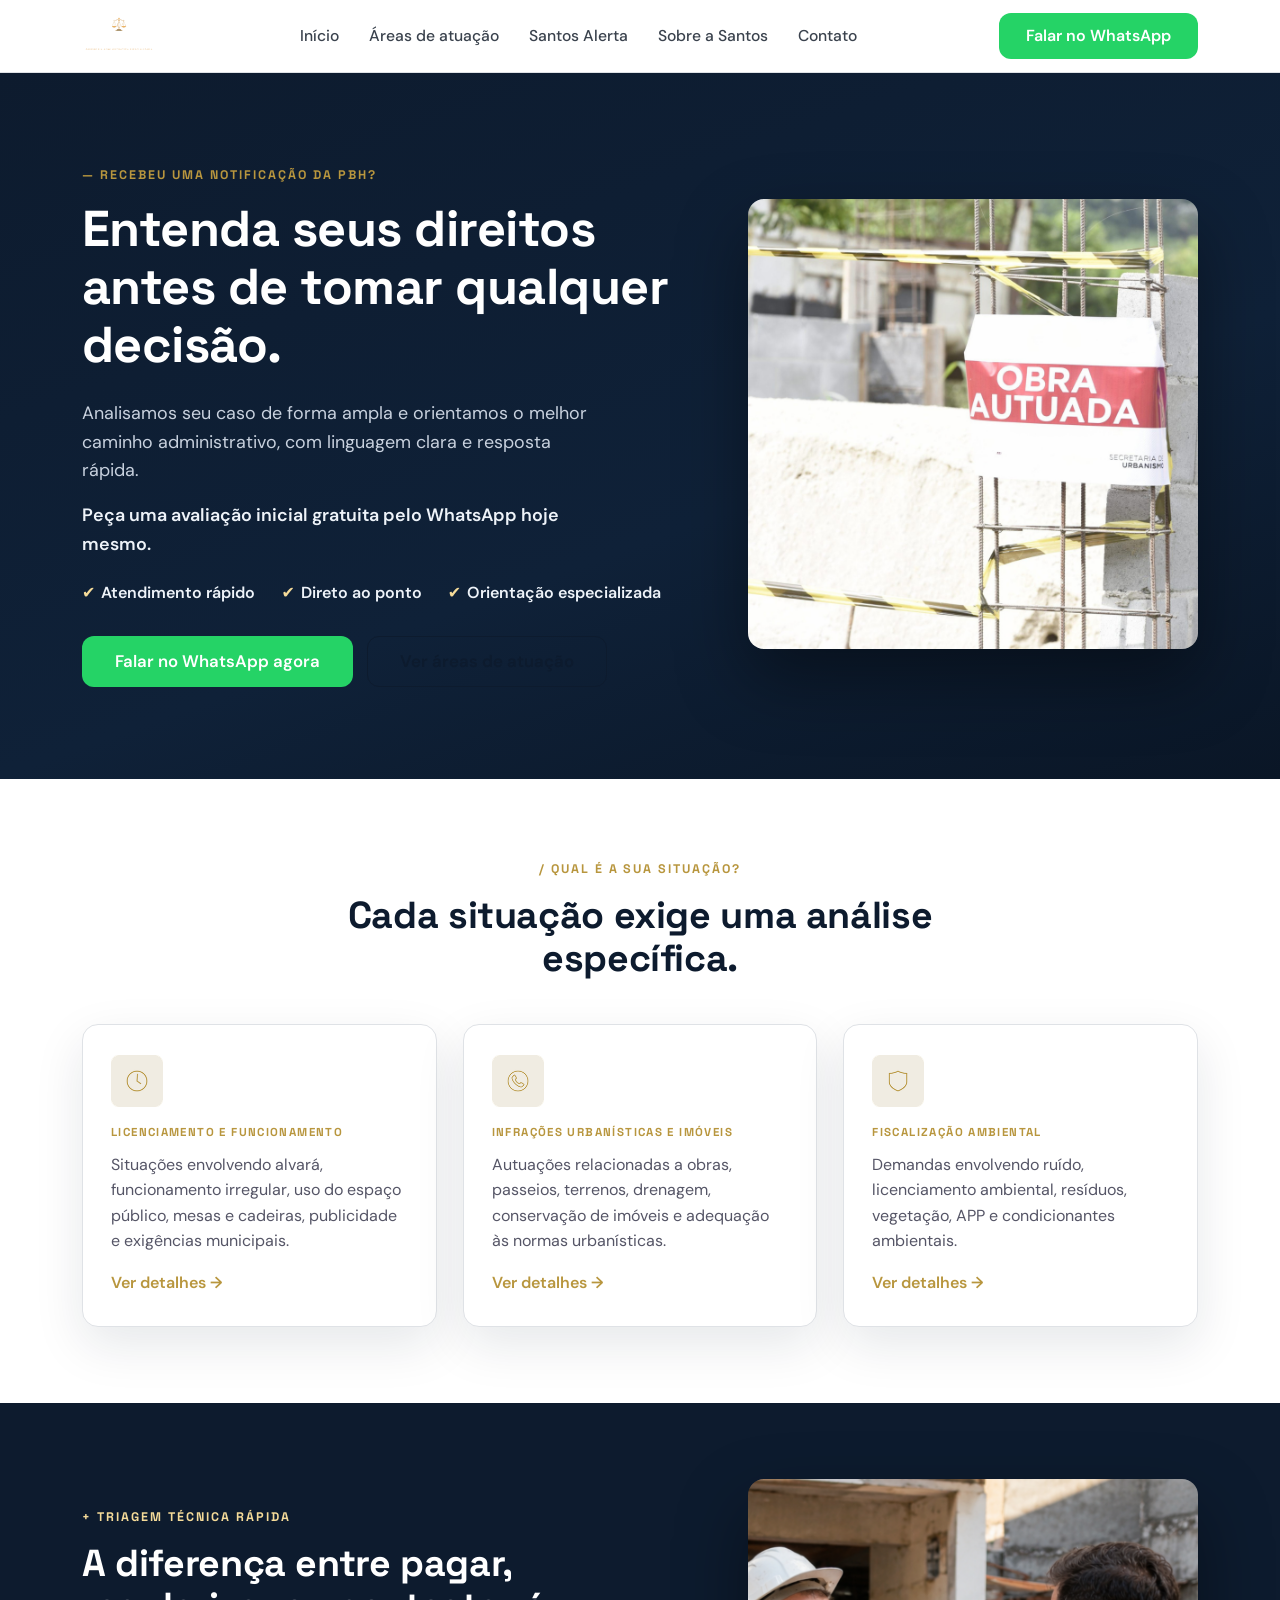
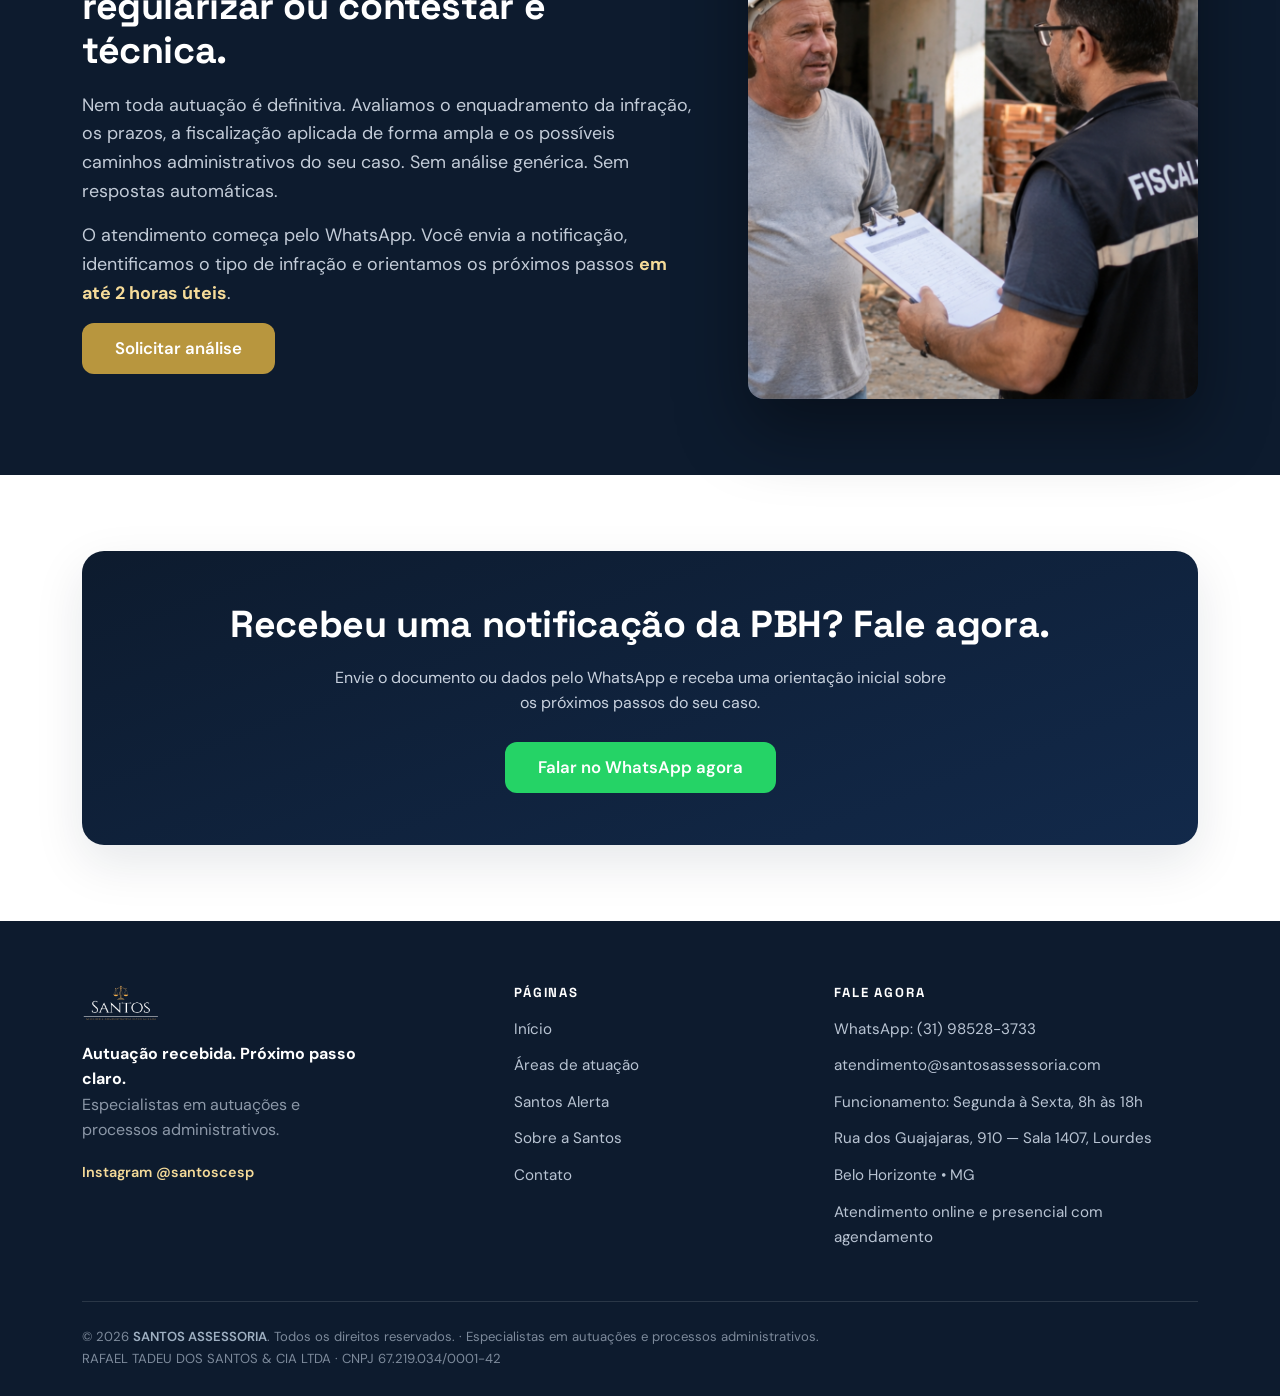
==== index.html @ 22525f07 "Site institucional Santos Assessoria — versão estática inicial Reconstrução do site (antes no Websit" ====
<!doctype html>
<html lang="pt-BR">
<head>
<meta charset="utf-8">
<meta name="viewport" content="width=device-width, initial-scale=1">
<title>Santos Assessoria — Defesa em notificações e autuações da PBH</title>
<meta name="description" content="Recebeu uma notificação da Prefeitura de Belo Horizonte? A Santos Assessoria analisa seu caso, identifica os caminhos administrativos e orienta o próximo passo. Avaliação inicial pelo WhatsApp.">
<link rel="preconnect" href="https://fonts.googleapis.com">
<link rel="preconnect" href="https://fonts.gstatic.com" crossorigin>
<link href="https://fonts.googleapis.com/css2?family=DM+Sans:wght@400;500;600;700&family=Space+Grotesk:wght@500;600;700&display=swap" rel="stylesheet">
<link rel="icon" href="assets/img/logo.png">
<link rel="stylesheet" href="assets/css/style.css">
</head>
<body>

<!-- ==================== HEADER ==================== -->
<header class="site-header">
  <div class="container">
    <nav class="nav">
      <a class="nav__logo" href="index.html"><img src="assets/img/logo.png" alt="Santos Assessoria"></a>
      <ul class="nav__links">
        <li><a href="index.html">Início</a></li>
        <li><a href="areas-de-atuacao.html">Áreas de atuação</a></li>
        <li><a href="santos-alerta.html">Santos Alerta</a></li>
        <li><a href="sobre-a-santos.html">Sobre a Santos</a></li>
        <li><a href="contato.html">Contato</a></li>
      </ul>
      <div class="nav__cta">
        <a class="btn btn--wa" href="https://wa.me/5531985283733?text=Gostaria%20de%20saber%20como%20agir%20em%20rela%C3%A7%C3%A3o%20a%20uma%20notifica%C3%A7%C3%A3o." target="_blank" rel="noopener">Falar no WhatsApp</a>
        <button class="nav__toggle" aria-label="Menu">
          <svg viewBox="0 0 24 24" fill="none" stroke="currentColor" stroke-width="2"><path d="M3 6h18M3 12h18M3 18h18"/></svg>
        </button>
      </div>
    </nav>
  </div>
</header>

<!-- ==================== HERO ==================== -->
<section class="hero">
  <div class="container">
    <div class="hero__grid">
      <div>
        <span class="eyebrow">— Recebeu uma notificação da PBH?</span>
        <h1>Entenda seus direitos antes de tomar qualquer decisão.</h1>
        <p class="lead">Analisamos seu caso de forma ampla e orientamos o melhor caminho administrativo, com linguagem clara e resposta rápida.</p>
        <p class="lead" style="color:#eef3f9;font-weight:600">Peça uma avaliação inicial gratuita pelo WhatsApp hoje mesmo.</p>
        <ul class="hero__check">
          <li><b>✔</b>Atendimento rápido</li>
          <li><b>✔</b>Direto ao ponto</li>
          <li><b>✔</b>Orientação especializada</li>
        </ul>
        <div class="hero__actions">
          <a class="btn btn--wa btn--lg" href="https://wa.me/5531985283733?text=Gostaria%20de%20saber%20como%20agir%20em%20rela%C3%A7%C3%A3o%20a%20uma%20notifica%C3%A7%C3%A3o." target="_blank" rel="noopener">Falar no WhatsApp agora</a>
          <a class="btn btn--ghost btn--lg" href="areas-de-atuacao.html">Ver áreas de atuação</a>
        </div>
      </div>
      <div class="hero__media">
        <img src="assets/img/home-hero.png" alt="Santos Assessoria — orientação em autuações">
      </div>
    </div>
  </div>
</section>

<!-- ==================== SITUAÇÕES ==================== -->
<section class="section">
  <div class="container">
    <div class="center mw720 mx-auto" style="margin-bottom:44px">
      <span class="eyebrow">/ Qual é a sua situação?</span>
      <h2>Cada situação exige uma análise específica.</h2>
    </div>
    <div class="grid grid-3">
      <article class="card">
        <img class="card__icon" src="assets/img/icon-site-1.png" alt="">
        <div class="card__tag">Licenciamento e funcionamento</div>
        <p>Situações envolvendo alvará, funcionamento irregular, uso do espaço público, mesas e cadeiras, publicidade e exigências municipais.</p>
        <p style="margin-top:16px"><a href="areas-de-atuacao.html" style="color:var(--gold);font-weight:600">Ver detalhes →</a></p>
      </article>
      <article class="card">
        <img class="card__icon" src="assets/img/icon-site-2.png" alt="">
        <div class="card__tag">Infrações urbanísticas e imóveis</div>
        <p>Autuações relacionadas a obras, passeios, terrenos, drenagem, conservação de imóveis e adequação às normas urbanísticas.</p>
        <p style="margin-top:16px"><a href="areas-de-atuacao.html" style="color:var(--gold);font-weight:600">Ver detalhes →</a></p>
      </article>
      <article class="card">
        <img class="card__icon" src="assets/img/icon-site-3.png" alt="">
        <div class="card__tag">Fiscalização ambiental</div>
        <p>Demandas envolvendo ruído, licenciamento ambiental, resíduos, vegetação, APP e condicionantes ambientais.</p>
        <p style="margin-top:16px"><a href="areas-de-atuacao.html" style="color:var(--gold);font-weight:600">Ver detalhes →</a></p>
      </article>
    </div>
  </div>
</section>

<!-- ==================== TRIAGEM TÉCNICA ==================== -->
<section class="section section--navy">
  <div class="container">
    <div class="hero__grid" style="align-items:center">
      <div>
        <span class="eyebrow">+ Triagem técnica rápida</span>
        <h2>A diferença entre pagar, regularizar ou contestar é técnica.</h2>
        <p class="lead">Nem toda autuação é definitiva. Avaliamos o enquadramento da infração, os prazos, a fiscalização aplicada de forma ampla e os possíveis caminhos administrativos do seu caso. Sem análise genérica. Sem respostas automáticas.</p>
        <p class="lead">O atendimento começa pelo WhatsApp. Você envia a notificação, identificamos o tipo de infração e orientamos os próximos passos <b style="color:var(--gold-soft)">em até 2 horas úteis</b>.</p>
        <div class="hero__actions">
          <a class="btn btn--gold btn--lg" href="contato.html">Solicitar análise</a>
        </div>
      </div>
      <div class="hero__media">
        <img src="assets/img/home-corporate.png" alt="Inteligência e clareza">
      </div>
    </div>
  </div>
</section>

<!-- ==================== CTA BAND ==================== -->
<section class="section">
  <div class="container">
    <div class="cta-band">
      <h2>Recebeu uma notificação da PBH? Fale agora.</h2>
      <p>Envie o documento ou dados pelo WhatsApp e receba uma orientação inicial sobre os próximos passos do seu caso.</p>
      <a class="btn btn--wa btn--lg" href="https://wa.me/5531985283733?text=Gostaria%20de%20saber%20como%20agir%20em%20rela%C3%A7%C3%A3o%20a%20uma%20notifica%C3%A7%C3%A3o." target="_blank" rel="noopener">Falar no WhatsApp agora</a>
    </div>
  </div>
</section>

<!-- ==================== FOOTER ==================== -->
<footer class="site-footer">
  <div class="container">
    <div class="footer__grid">
      <div class="footer__brand">
        <img src="assets/img/logo.png" alt="Santos Assessoria">
        <p><b style="color:#fff">Autuação recebida. Próximo passo claro.</b><br>Especialistas em autuações e processos administrativos.</p>
        <a href="https://www.instagram.com/santoscesp/" target="_blank" rel="noopener" style="color:var(--gold-soft);font-weight:600;font-size:.9rem">Instagram @santoscesp</a>
      </div>
      <div class="footer__col">
        <h4>Páginas</h4>
        <ul>
          <li><a href="index.html">Início</a></li>
          <li><a href="areas-de-atuacao.html">Áreas de atuação</a></li>
          <li><a href="santos-alerta.html">Santos Alerta</a></li>
          <li><a href="sobre-a-santos.html">Sobre a Santos</a></li>
          <li><a href="contato.html">Contato</a></li>
        </ul>
      </div>
      <div class="footer__col">
        <h4>Fale agora</h4>
        <ul>
          <li><a href="https://wa.me/5531985283733" target="_blank" rel="noopener">WhatsApp: (31) 98528-3733</a></li>
          <li><a href="mailto:atendimento@santosassessoria.com">atendimento@santosassessoria.com</a></li>
          <li><span>Funcionamento: Segunda à Sexta, 8h às 18h</span></li>
          <li><span>Rua dos Guajajaras, 910 — Sala 1407, Lourdes</span></li>
          <li><span>Belo Horizonte • MG</span></li>
          <li><span>Atendimento online e presencial com agendamento</span></li>
        </ul>
      </div>
    </div>
    <div class="footer__bottom">
      © 2026 <b>SANTOS ASSESSORIA</b>. Todos os direitos reservados. · Especialistas em autuações e processos administrativos.<br>
      RAFAEL TADEU DOS SANTOS &amp; CIA LTDA · CNPJ 67.219.034/0001-42
    </div>
  </div>
</footer>

<script src="assets/js/site.js"></script>
</body>
</html>
---- assets/css/style.css ----
/* ==========================================================================
   SANTOS ASSESSORIA — site institucional
   Reconstrução fiel do site (marca: navy + dourado, DM Sans + Space Grotesk)
   ========================================================================== */
:root{
  --navy:#0d1b2e;      --navy-2:#0f2138;   --ink:#1d1e20;
  --gold:#b8963e;      --gold-2:#a9852f;   --gold-soft:#f5db99;
  --bg:#ffffff;        --bg-soft:#f2f4f7;  --muted:#8a929c;
  --line:#dfe2e6;      --wa:#25d366;
  --maxw:1160px;
  --shadow:0 18px 50px rgba(13,27,46,.10);
  --radius:16px;
  font-synthesis:none;
}
*{box-sizing:border-box}
html{scroll-behavior:smooth}
body{
  margin:0;font-family:"DM Sans",system-ui,-apple-system,Segoe UI,Roboto,Arial,sans-serif;
  color:var(--ink);background:var(--bg);line-height:1.6;font-size:16px;
  -webkit-font-smoothing:antialiased;
}
h1,h2,h3,h4{font-family:"Space Grotesk","DM Sans",sans-serif;line-height:1.15;margin:0 0 .5em;color:var(--navy);font-weight:700;letter-spacing:-.01em}
h1{font-size:clamp(2rem,4.6vw,3.15rem)}
h2{font-size:clamp(1.6rem,3.4vw,2.35rem)}
h3{font-size:1.18rem}
p{margin:0 0 1rem}
a{color:inherit;text-decoration:none}
img{max-width:100%;display:block}
.container{max-width:var(--maxw);margin:0 auto;padding:0 22px}
.section{padding:76px 0}
.section--soft{background:var(--bg-soft)}
.section--navy{background:var(--navy);color:#eaf0f7}
.section--navy h1,.section--navy h2,.section--navy h3{color:#fff}
.center{text-align:center}
.mw720{max-width:720px}.mw640{max-width:640px}
.mx-auto{margin-left:auto;margin-right:auto}

/* ---- eyebrow / rótulos ---- */
.eyebrow{display:inline-block;font-family:"Space Grotesk",sans-serif;font-weight:700;
  font-size:.78rem;letter-spacing:.16em;text-transform:uppercase;color:var(--gold);margin-bottom:14px}
.section--navy .eyebrow{color:var(--gold-soft)}
.lead{font-size:1.12rem;color:#48505a}
.section--navy .lead{color:#c3ccd8}

/* ---- botões ---- */
.btn{display:inline-flex;align-items:center;gap:9px;font-weight:600;font-family:"DM Sans",sans-serif;
  padding:14px 26px;border-radius:12px;border:1.6px solid transparent;cursor:pointer;
  transition:.18s ease;font-size:1rem;line-height:1}
.btn--navy{background:var(--navy);color:#fff}
.btn--navy:hover{background:#16294a}
.btn--gold{background:var(--gold);color:#fff}
.btn--gold:hover{background:var(--gold-2)}
.btn--wa{background:var(--wa);color:#fff}
.btn--wa:hover{filter:brightness(.94)}
.btn--ghost{background:transparent;border-color:currentColor;color:var(--navy)}
.section--navy .btn--ghost{color:#fff}
.btn--ghost:hover{background:rgba(0,0,0,.05)}
.section--navy .btn--ghost:hover{background:rgba(255,255,255,.1)}
.btn--lg{padding:16px 32px;font-size:1.05rem}

/* ==========================================================================
   HEADER
   ========================================================================== */
.site-header{position:sticky;top:0;z-index:50;background:rgba(255,255,255,.92);
  backdrop-filter:blur(10px);border-bottom:1px solid var(--line)}
.nav{display:flex;align-items:center;justify-content:space-between;height:72px}
.nav__logo img{height:38px;width:auto}
.nav__links{display:flex;align-items:center;gap:30px;list-style:none;margin:0;padding:0}
.nav__links a{font-weight:500;color:#3a424d;font-size:.98rem;transition:color .15s}
.nav__links a:hover,.nav__links a.active{color:var(--navy)}
.nav__cta{display:flex;align-items:center;gap:14px}
.nav__toggle{display:none;background:none;border:0;cursor:pointer;padding:8px;color:var(--navy)}
.nav__toggle svg{width:26px;height:26px}

/* ==========================================================================
   HERO
   ========================================================================== */
.hero{background:linear-gradient(160deg,#0d1b2e 0%,#0f2138 60%,#0a1626 100%);color:#fff;
  padding:88px 0 92px;position:relative;overflow:hidden}
.hero__grid{display:grid;grid-template-columns:1.15fr .85fr;gap:56px;align-items:center}
.hero h1{color:#fff}
.hero .lead{color:#c8d1de;max-width:520px}
.hero__check{list-style:none;padding:0;margin:22px 0 30px;display:flex;flex-wrap:wrap;gap:10px 26px}
.hero__check li{font-weight:600;color:#eef3f9}
.hero__check li b{color:var(--gold-soft);font-weight:700;margin-right:6px}
.hero__actions{display:flex;flex-wrap:wrap;gap:14px}
.hero__media{position:relative}
.hero__media img{border-radius:var(--radius);box-shadow:0 30px 70px rgba(0,0,0,.4);width:100%;object-fit:cover;max-height:520px}

/* ==========================================================================
   CARDS / GRIDS
   ========================================================================== */
.grid{display:grid;gap:26px}
.grid-3{grid-template-columns:repeat(3,1fr)}
.grid-2{grid-template-columns:repeat(2,1fr)}
.card{background:#fff;border:1px solid var(--line);border-radius:var(--radius);padding:30px 28px;
  box-shadow:var(--shadow);transition:transform .18s,box-shadow .18s}
.card:hover{transform:translateY(-4px);box-shadow:0 26px 60px rgba(13,27,46,.14)}
.card__icon{width:52px;height:52px;object-fit:contain;margin-bottom:16px}
.card__tag{font-family:"Space Grotesk",sans-serif;font-size:.72rem;letter-spacing:.12em;
  text-transform:uppercase;color:var(--gold);font-weight:700;margin-bottom:10px}
.card p{color:#556;margin:0}
.card h3{margin-bottom:10px}

/* selo/numero de etapa */
.step__num{font-family:"Space Grotesk",sans-serif;font-weight:700;color:var(--gold);
  font-size:.8rem;letter-spacing:.14em;text-transform:uppercase;margin-bottom:10px}

/* stats */
.stats{display:grid;grid-template-columns:repeat(3,1fr);gap:24px;text-align:center}
.stat__n{font-family:"Space Grotesk",sans-serif;font-size:clamp(2rem,4vw,2.9rem);font-weight:700;color:var(--gold);line-height:1}
.stat__l{color:var(--muted);font-size:.98rem;margin-top:6px}
.section--navy .stat__l{color:#aeb9c7}

/* faixa CTA WhatsApp */
.cta-band{background:linear-gradient(160deg,#0d1b2e,#12294a);color:#fff;border-radius:22px;
  padding:52px 44px;text-align:center;box-shadow:var(--shadow)}
.cta-band h2{color:#fff}
.cta-band p{color:#c8d1de;max-width:620px;margin:0 auto 26px}

/* ==========================================================================
   PLANOS (Santos Alerta)
   ========================================================================== */
.plans{display:grid;grid-template-columns:repeat(2,1fr);gap:26px;max-width:860px;margin:0 auto}
.plan{background:#fff;border:1px solid var(--line);border-radius:20px;padding:34px 30px;position:relative;box-shadow:var(--shadow)}
.plan--pop{border:2px solid var(--gold);box-shadow:0 26px 60px rgba(184,150,62,.2)}
.plan__flag{position:absolute;top:-13px;left:50%;transform:translateX(-50%);background:var(--gold);
  color:#fff;font-size:.7rem;font-weight:700;letter-spacing:.1em;text-transform:uppercase;padding:5px 16px;border-radius:20px}
.plan__name{font-family:"Space Grotesk",sans-serif;font-weight:700;font-size:1.3rem;color:var(--navy)}
.plan__price{font-family:"Space Grotesk",sans-serif;font-size:2.6rem;font-weight:700;color:var(--navy);margin:10px 0 2px;line-height:1}
.plan__price small{font-size:1rem;font-weight:500;color:var(--muted)}
.plan__anual{color:var(--gold);font-weight:600;font-size:.95rem;margin-bottom:18px}
.plan__list{list-style:none;padding:0;margin:0 0 26px}
.plan__list li{padding:9px 0 9px 30px;position:relative;border-bottom:1px solid var(--line);color:#3f4750}
.plan__list li:before{content:"✓";position:absolute;left:0;top:9px;color:var(--gold);font-weight:800}
.plan .btn{width:100%;justify-content:center}
.plan__both{display:flex;gap:12px;margin-top:12px}
.plan__both .btn{font-size:.9rem;padding:12px}

/* ==========================================================================
   FAQ
   ========================================================================== */
.faq{max-width:820px;margin:0 auto}
.faq__item{border:1px solid var(--line);border-radius:12px;margin-bottom:12px;background:#fff;overflow:hidden}
.faq__q{width:100%;text-align:left;background:none;border:0;cursor:pointer;padding:20px 22px;
  font-family:"Space Grotesk",sans-serif;font-weight:600;font-size:1.04rem;color:var(--navy);
  display:flex;justify-content:space-between;align-items:center;gap:16px}
.faq__q:after{content:"+";font-size:1.5rem;color:var(--gold);transition:transform .2s;flex-shrink:0}
.faq__item.open .faq__q:after{content:"−"}
.faq__a{max-height:0;overflow:hidden;transition:max-height .3s ease;color:#556}
.faq__a p{padding:0 22px 20px}

/* ==========================================================================
   FORMULÁRIO
   ========================================================================== */
.form{background:#fff;border:1px solid var(--line);border-radius:var(--radius);padding:34px;box-shadow:var(--shadow)}
.form label{display:block;font-weight:600;font-size:.9rem;color:var(--navy);margin:14px 0 6px}
.form input,.form textarea{width:100%;padding:13px 15px;border:1px solid var(--line);border-radius:10px;
  font-family:inherit;font-size:1rem;color:var(--ink);background:#fbfcfe;transition:border .15s}
.form input:focus,.form textarea:focus{outline:none;border-color:var(--gold)}
.form textarea{resize:vertical;min-height:120px}
.form .btn{width:100%;justify-content:center;margin-top:22px}
.form__msg{margin-top:14px;font-size:.95rem;min-height:20px}
.form__msg.ok{color:#1e7d43}.form__msg.err{color:#c0392b}

/* ==========================================================================
   FOOTER
   ========================================================================== */
.site-footer{background:var(--navy);color:#b9c4d3;padding:64px 0 26px}
.footer__grid{display:grid;grid-template-columns:1.4fr 1fr 1.3fr;gap:40px;padding-bottom:40px;border-bottom:1px solid rgba(255,255,255,.12)}
.footer__brand img{height:40px;margin-bottom:16px}
.footer__brand p{color:#8c98a8;max-width:280px}
.footer__col h4{color:#fff;font-size:.82rem;letter-spacing:.14em;text-transform:uppercase;margin-bottom:16px}
.footer__col ul{list-style:none;padding:0;margin:0}
.footer__col li{margin-bottom:11px}
.footer__col a,.footer__col span{color:#b9c4d3;font-size:.95rem;transition:color .15s}
.footer__col a:hover{color:var(--gold-soft)}
.footer__bottom{padding-top:24px;font-size:.82rem;color:#7d8a9b;line-height:1.7}
.footer__bottom b{color:#9fb0c2;font-weight:600}

/* ==========================================================================
   RESPONSIVO
   ========================================================================== */
@media(max-width:900px){
  .hero__grid{grid-template-columns:1fr;gap:38px}
  .hero__media{order:-1}
  .grid-3,.grid-2,.plans,.stats,.footer__grid{grid-template-columns:1fr}
  .stats{grid-template-columns:repeat(3,1fr);gap:14px}
  .nav__links,.nav__cta .btn--ghost{display:none}
  .nav__toggle{display:block}
  .nav.open .nav__links{display:flex;position:absolute;top:72px;left:0;right:0;flex-direction:column;
    background:#fff;border-bottom:1px solid var(--line);padding:18px 22px;gap:6px;box-shadow:var(--shadow)}
  .nav.open .nav__links a{padding:10px 0}
  .section{padding:56px 0}
  .cta-band{padding:40px 24px}
}
@media(max-width:560px){
  .stats{grid-template-columns:1fr}
  .hero{padding:60px 0}
}
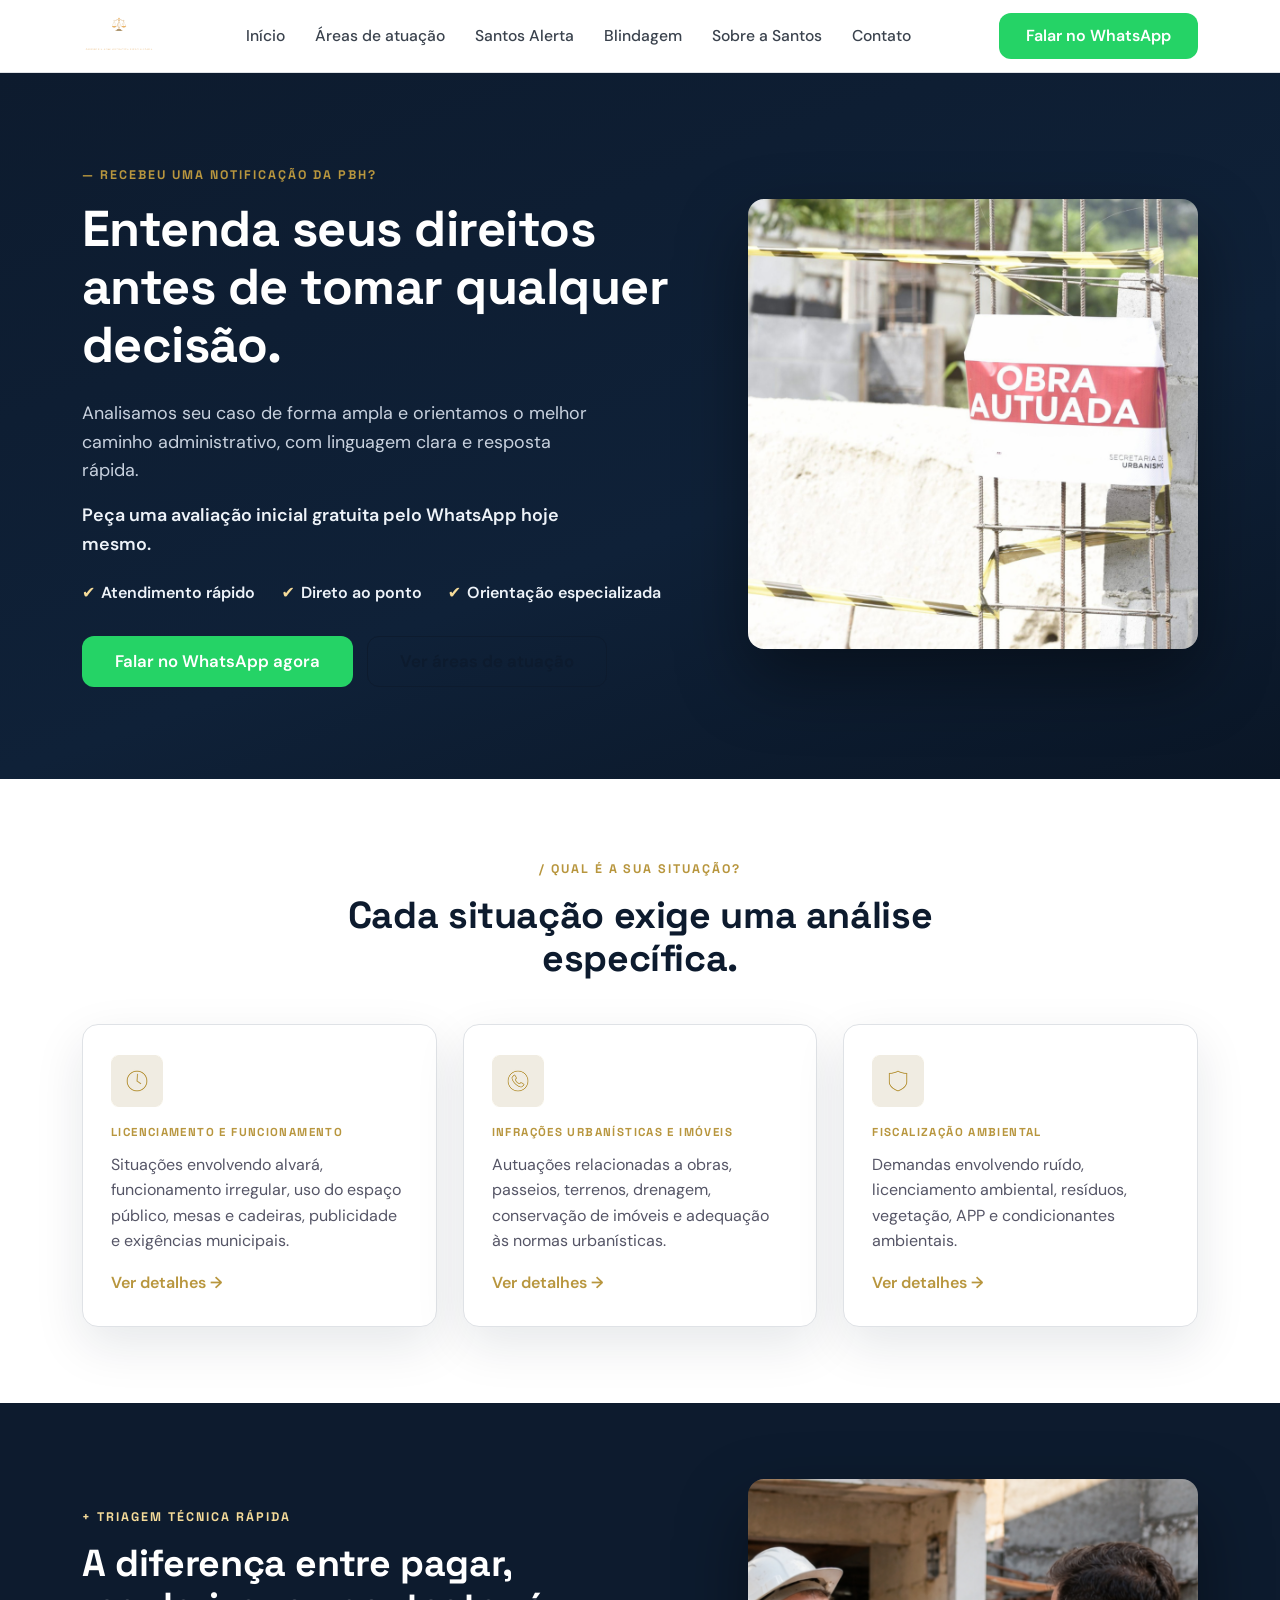
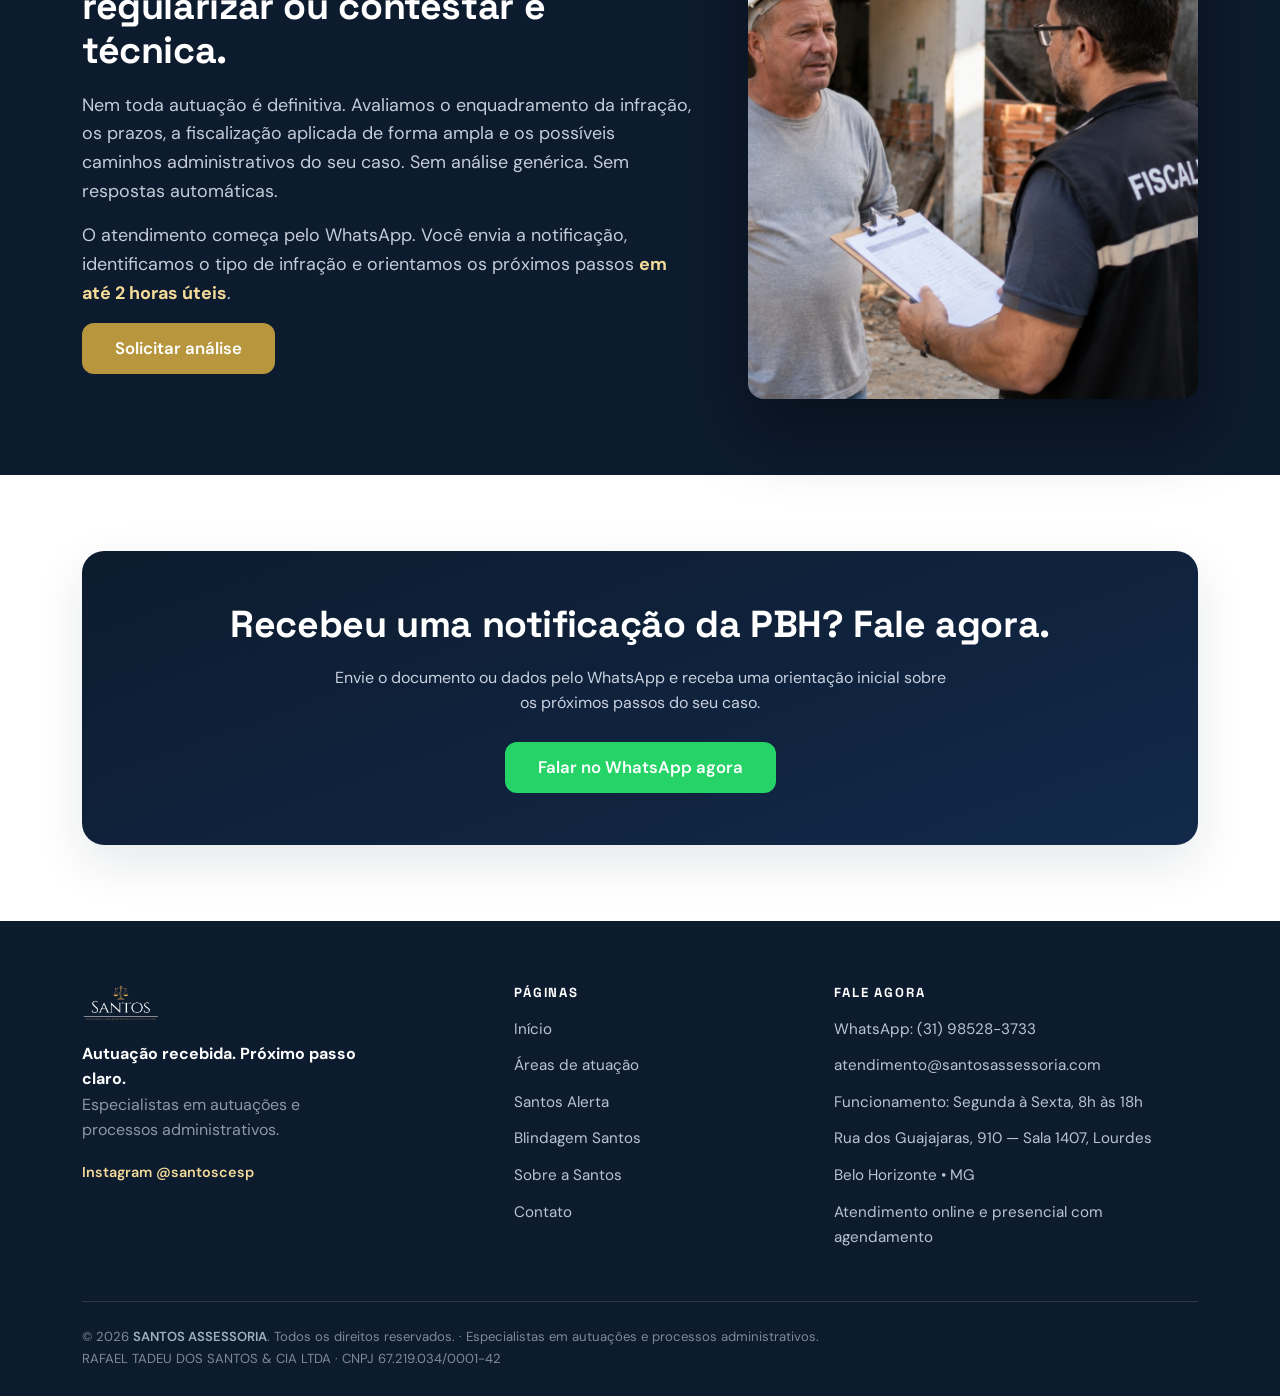
==== commit 6351b3e4: "Nova página Blindagem Santos Assinatura mensal de defesa administrativa contínua. Baseada nos slides" ====
--- a/index.html
+++ b/index.html
@@ -22,6 +22,7 @@
         <li><a href="index.html">Início</a></li>
         <li><a href="areas-de-atuacao.html">Áreas de atuação</a></li>
         <li><a href="santos-alerta.html">Santos Alerta</a></li>
+        <li><a href="blindagem-santos.html">Blindagem</a></li>
         <li><a href="sobre-a-santos.html">Sobre a Santos</a></li>
         <li><a href="contato.html">Contato</a></li>
       </ul>
@@ -137,6 +138,7 @@
           <li><a href="index.html">Início</a></li>
           <li><a href="areas-de-atuacao.html">Áreas de atuação</a></li>
           <li><a href="santos-alerta.html">Santos Alerta</a></li>
+          <li><a href="blindagem-santos.html">Blindagem Santos</a></li>
           <li><a href="sobre-a-santos.html">Sobre a Santos</a></li>
           <li><a href="contato.html">Contato</a></li>
         </ul>
--- a/assets/css/style.css
+++ b/assets/css/style.css
@@ -134,6 +134,10 @@
 .plan__list li{padding:9px 0 9px 30px;position:relative;border-bottom:1px solid var(--line);color:#3f4750}
 .plan__list li:before{content:"✓";position:absolute;left:0;top:9px;color:var(--gold);font-weight:800}
 .plan .btn{width:100%;justify-content:center}
+/* botão "anual" (contorno) fica dentro de cartão BRANCO, mas dentro da seção navy —
+   forço navy pra não virar branco-no-branco (invisível). */
+.plan .btn--ghost{color:var(--navy);border-color:var(--navy);background:transparent}
+.plan .btn--ghost:hover{background:var(--navy);color:#fff}
 .plan__both{display:flex;gap:12px;margin-top:12px}
 .plan__both .btn{font-size:.9rem;padding:12px}
 
@@ -177,6 +181,31 @@
 .footer__col a:hover{color:var(--gold-soft)}
 .footer__bottom{padding-top:24px;font-size:.82rem;color:#7d8a9b;line-height:1.7}
 .footer__bottom b{color:#9fb0c2;font-weight:600}
+
+/* ==========================================================================
+   BLINDAGEM SANTOS — planos horizontais + listas numeradas
+   ========================================================================== */
+.bplans{max-width:760px;margin:0 auto;display:flex;flex-direction:column;gap:16px}
+.bplan{display:flex;justify-content:space-between;align-items:center;gap:22px;
+  background:#16294a;border:1px solid rgba(255,255,255,.12);border-radius:16px;
+  padding:24px 30px;transition:transform .18s,box-shadow .18s;color:#fff}
+.bplan:hover{transform:translateY(-3px);box-shadow:0 20px 40px rgba(0,0,0,.28)}
+.bplan--pop{background:var(--gold);border-color:var(--gold)}
+.bplan__name{font-family:"Space Grotesk",sans-serif;font-weight:700;font-size:1.35rem;margin:0 0 3px}
+.bplan__sub{margin:0;font-size:.98rem;color:#c3ccd8}
+.bplan--pop .bplan__sub{color:#fff9ec}
+.bplan__price{font-family:"Space Grotesk",sans-serif;font-weight:700;font-size:1.7rem;white-space:nowrap}
+.bplan__price small{font-size:.95rem;font-weight:500;opacity:.8}
+.bnote{text-align:center;color:#aeb9c7;font-size:.92rem;margin-top:24px}
+
+.numlist{display:flex;flex-direction:column;gap:22px}
+.numrow{display:flex;gap:16px;align-items:flex-start}
+.numbadge{width:40px;height:40px;border-radius:50%;display:flex;align-items:center;justify-content:center;
+  font-family:"Space Grotesk",sans-serif;font-weight:700;color:#fff;flex-shrink:0;font-size:1.02rem}
+.numbadge--gold{background:var(--gold)}
+.numbadge--navy{background:var(--navy)}
+.numrow h4{margin:0 0 3px}
+.numrow p{margin:0;color:#48505a}
 
 /* ==========================================================================
    RESPONSIVO
@@ -193,6 +222,7 @@
   .nav.open .nav__links a{padding:10px 0}
   .section{padding:56px 0}
   .cta-band{padding:40px 24px}
+  .bplan{flex-direction:column;align-items:flex-start;gap:8px}
 }
 @media(max-width:560px){
   .stats{grid-template-columns:1fr}
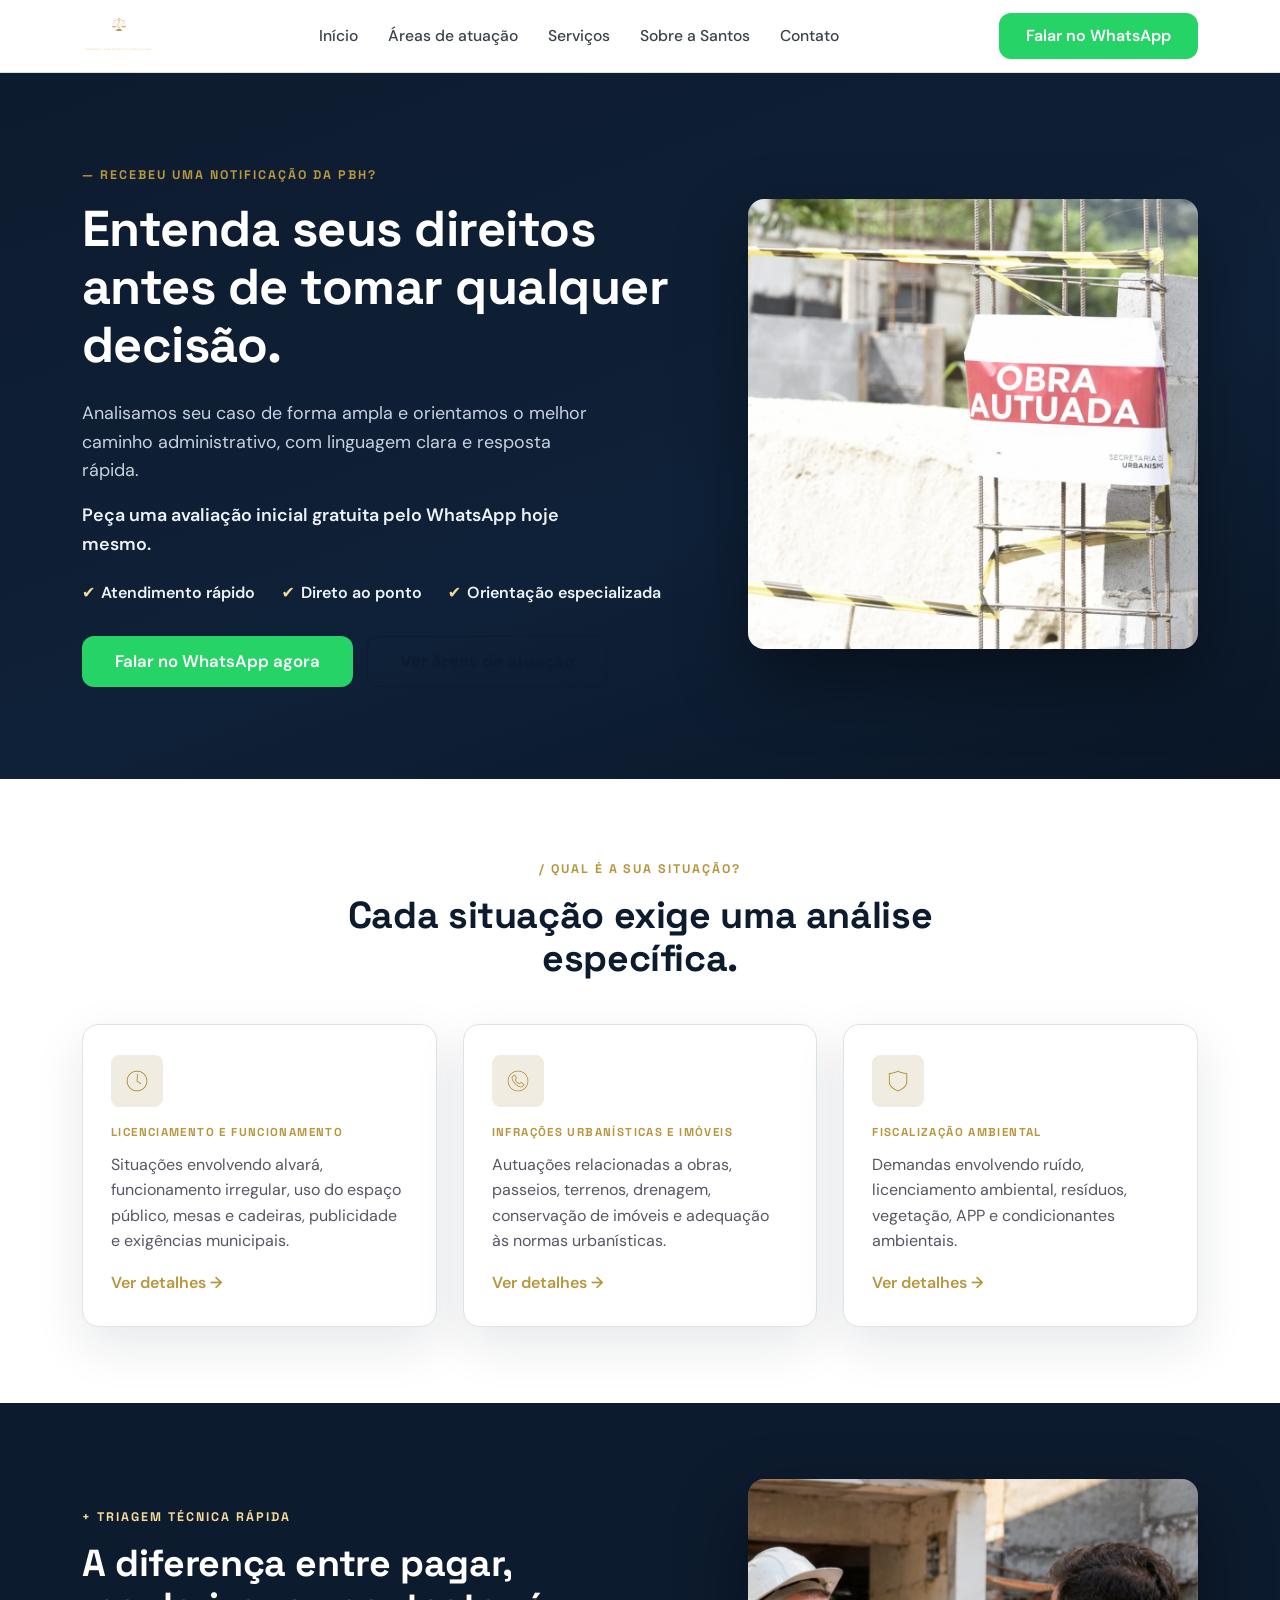
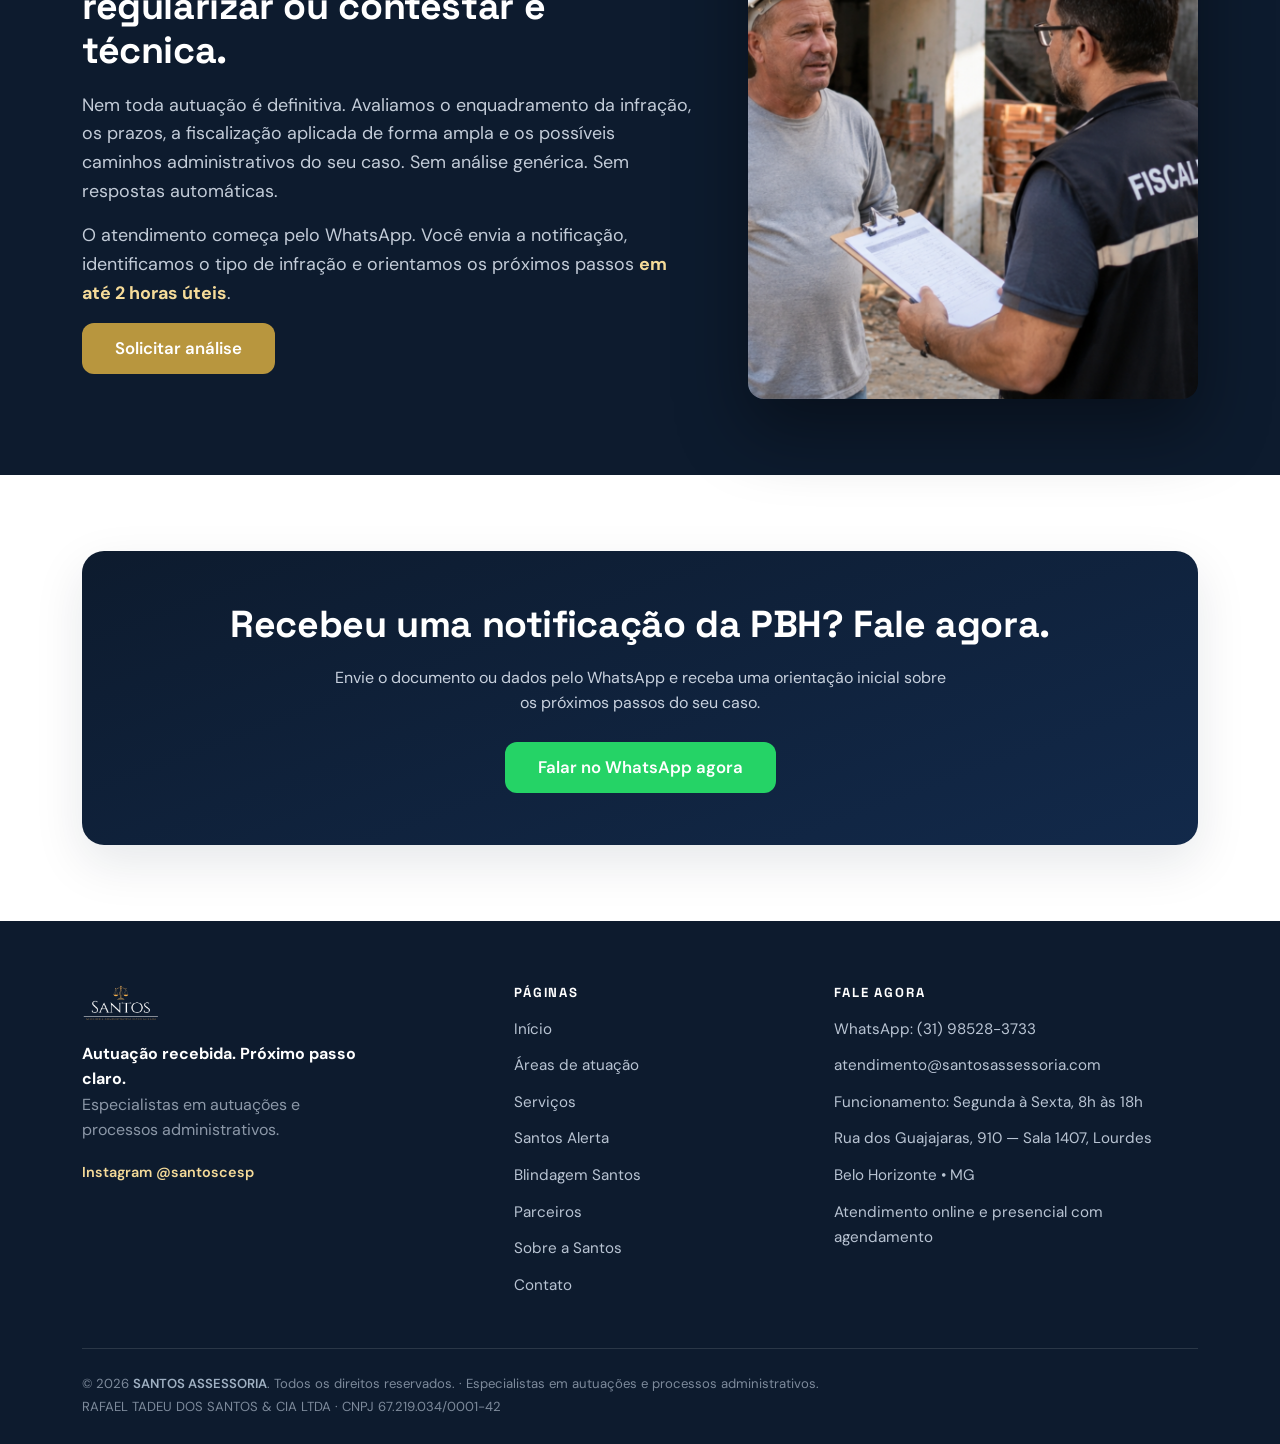
==== commit be352ffd: "Vitrine de Serviços + página Parceiros + menu consolidado - servicos.html: hub com Santos Alerta, Bl" ====
--- a/index.html
+++ b/index.html
@@ -21,8 +21,7 @@
       <ul class="nav__links">
         <li><a href="index.html">Início</a></li>
         <li><a href="areas-de-atuacao.html">Áreas de atuação</a></li>
-        <li><a href="santos-alerta.html">Santos Alerta</a></li>
-        <li><a href="blindagem-santos.html">Blindagem</a></li>
+        <li><a href="servicos.html">Serviços</a></li>
         <li><a href="sobre-a-santos.html">Sobre a Santos</a></li>
         <li><a href="contato.html">Contato</a></li>
       </ul>
@@ -137,8 +136,10 @@
         <ul>
           <li><a href="index.html">Início</a></li>
           <li><a href="areas-de-atuacao.html">Áreas de atuação</a></li>
+          <li><a href="servicos.html">Serviços</a></li>
           <li><a href="santos-alerta.html">Santos Alerta</a></li>
           <li><a href="blindagem-santos.html">Blindagem Santos</a></li>
+          <li><a href="parceiros.html">Parceiros</a></li>
           <li><a href="sobre-a-santos.html">Sobre a Santos</a></li>
           <li><a href="contato.html">Contato</a></li>
         </ul>
--- a/assets/css/style.css
+++ b/assets/css/style.css
@@ -207,6 +207,24 @@
 .numrow h4{margin:0 0 3px}
 .numrow p{margin:0;color:#48505a}
 
+/* tabela comparativa de planos */
+.cmp-wrap{overflow-x:auto;max-width:1000px;margin:0 auto;border-radius:14px;box-shadow:var(--shadow);-webkit-overflow-scrolling:touch}
+.cmp{width:100%;border-collapse:collapse;min-width:680px;background:#fff}
+.cmp th,.cmp td{padding:15px 16px;text-align:center;border-bottom:1px solid var(--line);font-size:.95rem}
+.cmp thead th{background:var(--navy);color:#fff;font-family:"Space Grotesk",sans-serif;font-size:.78rem;
+  letter-spacing:.08em;text-transform:uppercase;font-weight:700;border-bottom:0}
+.cmp thead th.pop{background:var(--gold)}
+.cmp thead th:first-child,.cmp tbody td:first-child{text-align:left}
+.cmp tbody td:first-child{color:var(--ink);font-weight:500;max-width:320px}
+.cmp td small{display:block;color:var(--muted);font-weight:400;font-size:.82rem;margin-top:2px}
+.cmp .yes{color:var(--gold);font-weight:800;font-size:1.05rem}
+.cmp .no{color:#c2c8d0}
+.cmp tbody tr:nth-child(even){background:#f7f9fc}
+.cmp .row-price td{font-weight:700;color:var(--navy);font-family:"Space Grotesk",sans-serif;font-size:1.02rem}
+.cmp .row-price.anual td{color:var(--gold-2);font-size:.95rem}
+.cmp .row-cta td{padding:18px 12px;border-bottom:0}
+.cmp .row-cta .btn{width:100%;justify-content:center;padding:11px;font-size:.9rem}
+
 /* ==========================================================================
    RESPONSIVO
    ========================================================================== */
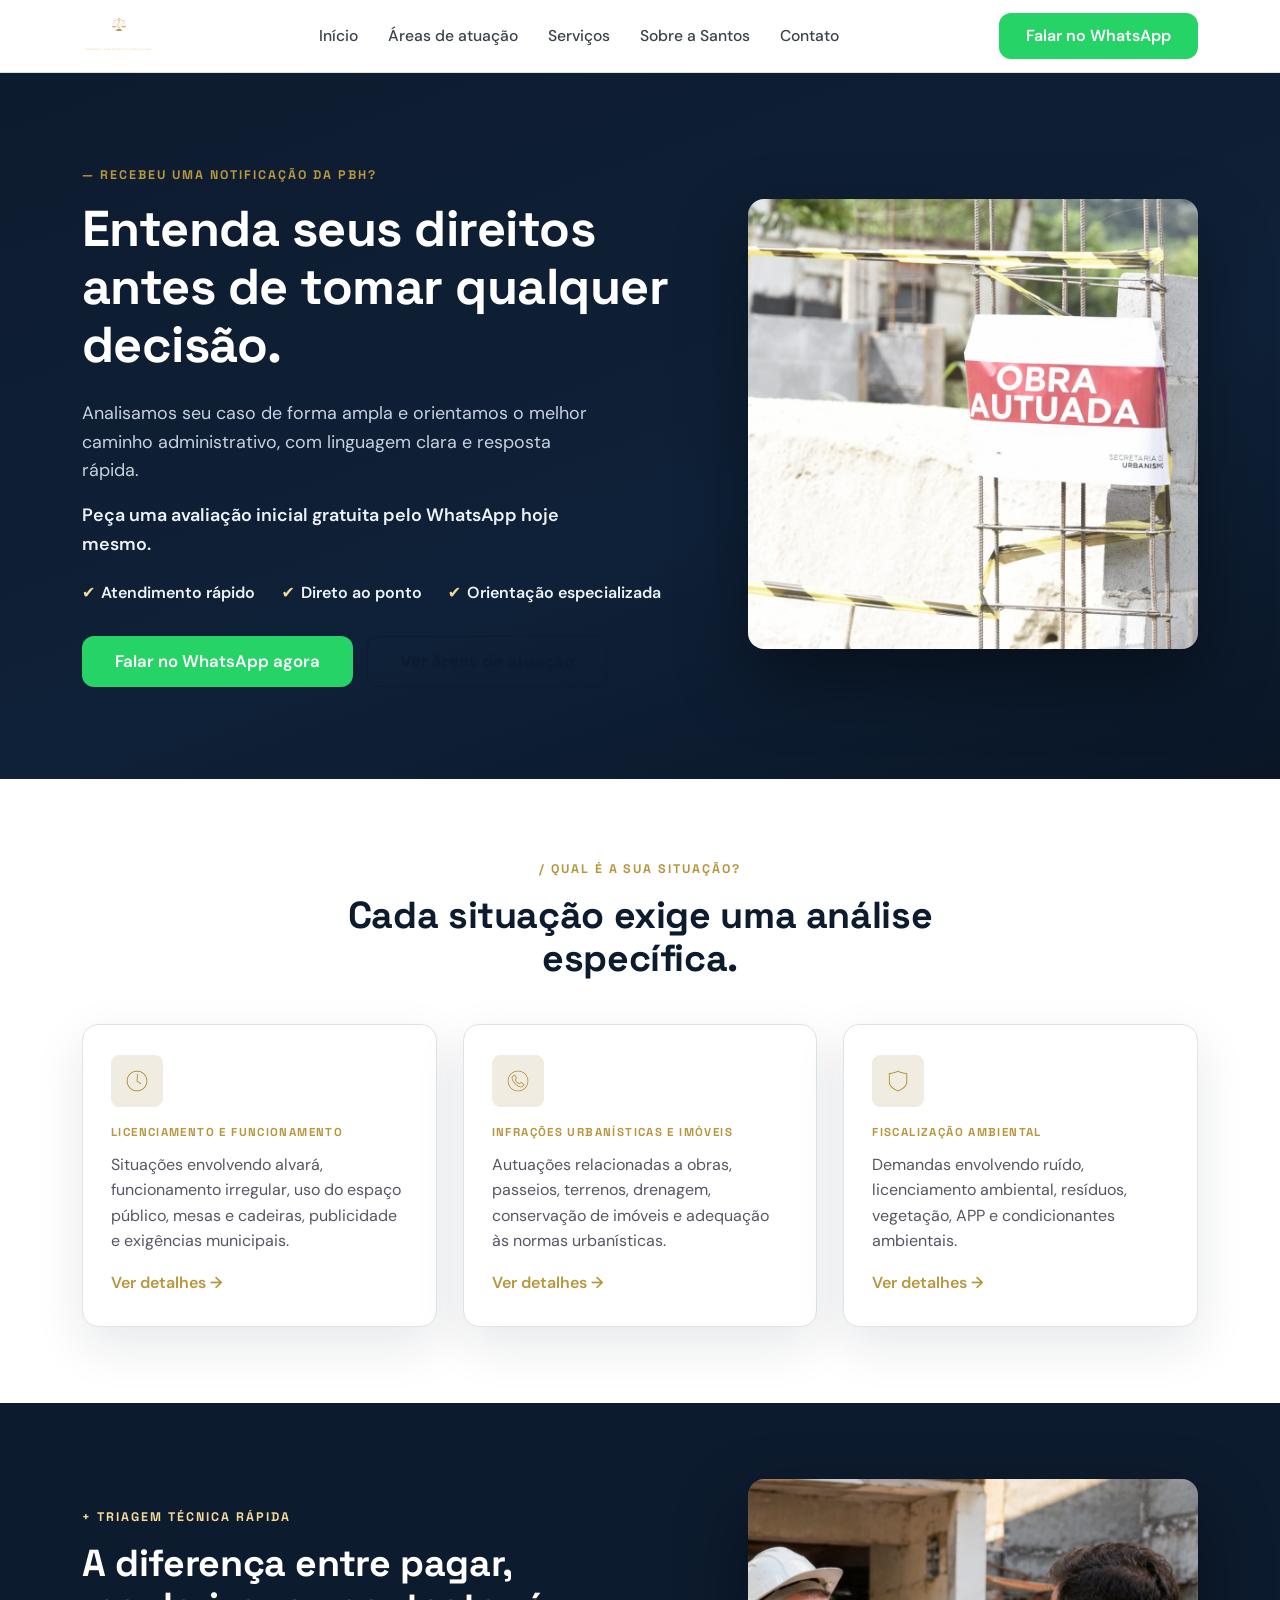
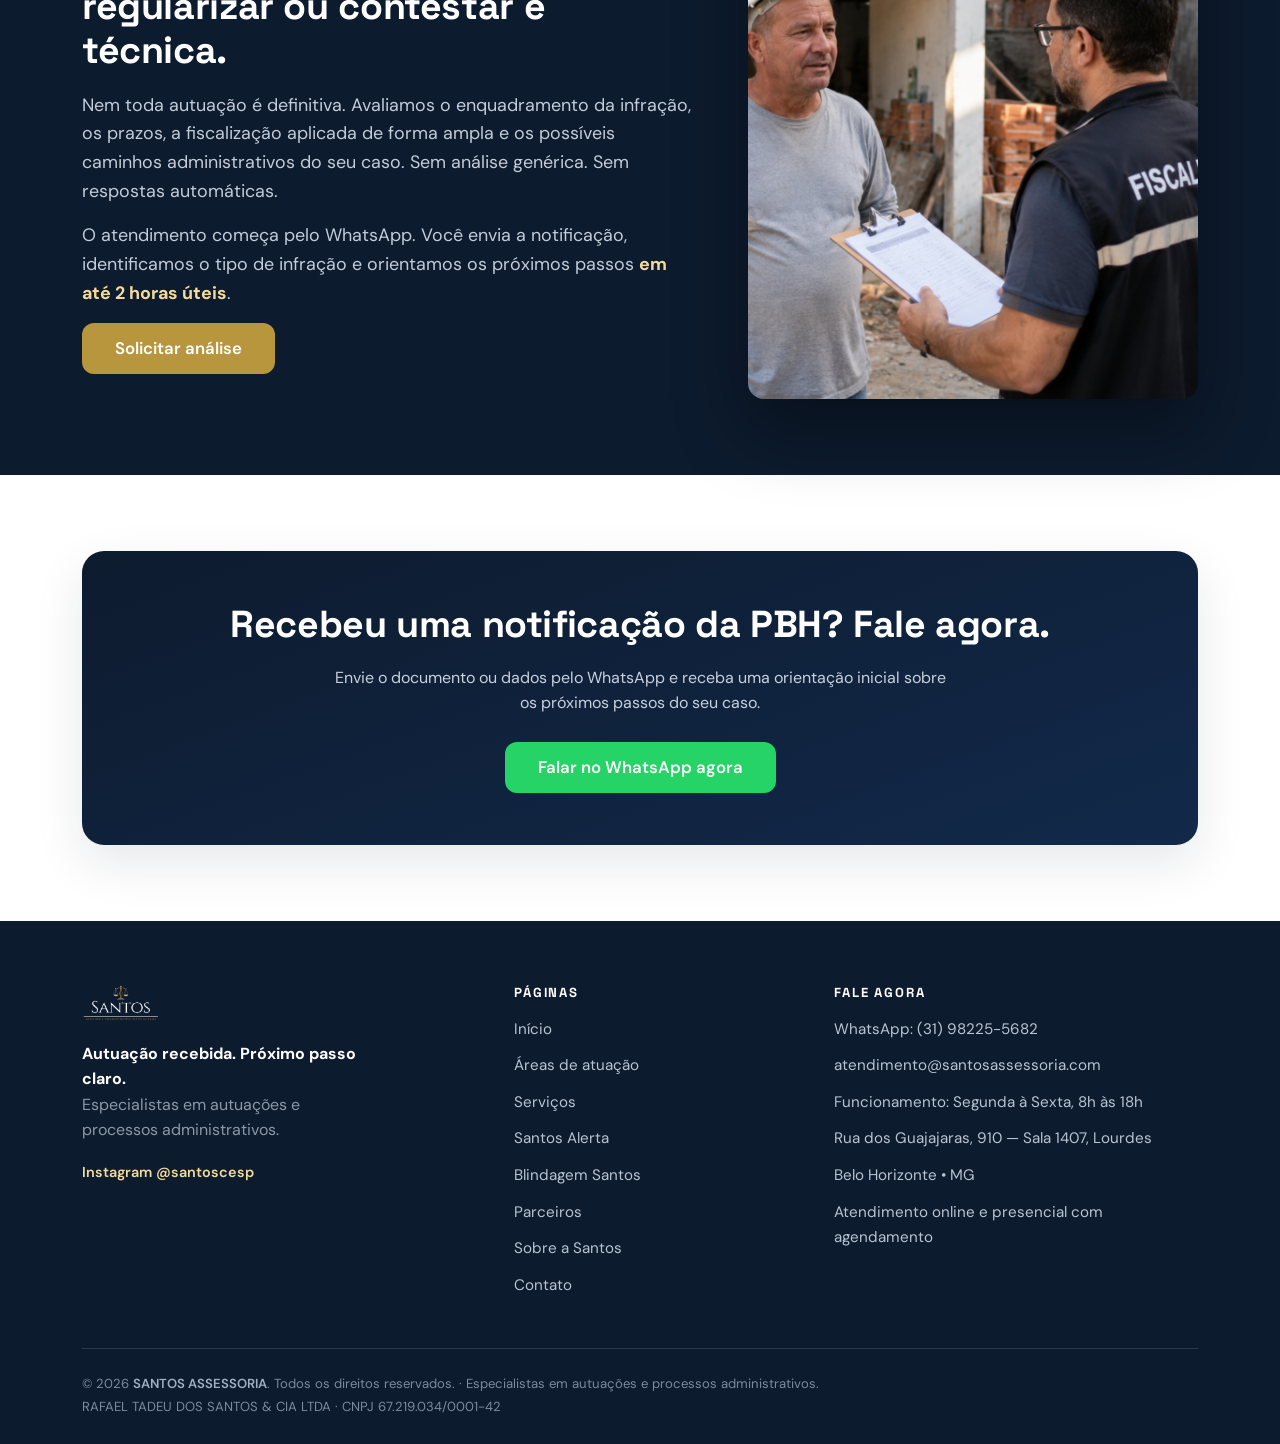
==== commit c3392cd8: "Atualiza número do WhatsApp para (31) 98225-5682 Troca em todos os links wa.me e textos exibidos do " ====
--- a/index.html
+++ b/index.html
@@ -26,7 +26,7 @@
         <li><a href="contato.html">Contato</a></li>
       </ul>
       <div class="nav__cta">
-        <a class="btn btn--wa" href="https://wa.me/5531985283733?text=Gostaria%20de%20saber%20como%20agir%20em%20rela%C3%A7%C3%A3o%20a%20uma%20notifica%C3%A7%C3%A3o." target="_blank" rel="noopener">Falar no WhatsApp</a>
+        <a class="btn btn--wa" href="https://wa.me/5531982255682?text=Gostaria%20de%20saber%20como%20agir%20em%20rela%C3%A7%C3%A3o%20a%20uma%20notifica%C3%A7%C3%A3o." target="_blank" rel="noopener">Falar no WhatsApp</a>
         <button class="nav__toggle" aria-label="Menu">
           <svg viewBox="0 0 24 24" fill="none" stroke="currentColor" stroke-width="2"><path d="M3 6h18M3 12h18M3 18h18"/></svg>
         </button>
@@ -50,7 +50,7 @@
           <li><b>✔</b>Orientação especializada</li>
         </ul>
         <div class="hero__actions">
-          <a class="btn btn--wa btn--lg" href="https://wa.me/5531985283733?text=Gostaria%20de%20saber%20como%20agir%20em%20rela%C3%A7%C3%A3o%20a%20uma%20notifica%C3%A7%C3%A3o." target="_blank" rel="noopener">Falar no WhatsApp agora</a>
+          <a class="btn btn--wa btn--lg" href="https://wa.me/5531982255682?text=Gostaria%20de%20saber%20como%20agir%20em%20rela%C3%A7%C3%A3o%20a%20uma%20notifica%C3%A7%C3%A3o." target="_blank" rel="noopener">Falar no WhatsApp agora</a>
           <a class="btn btn--ghost btn--lg" href="areas-de-atuacao.html">Ver áreas de atuação</a>
         </div>
       </div>
@@ -117,7 +117,7 @@
     <div class="cta-band">
       <h2>Recebeu uma notificação da PBH? Fale agora.</h2>
       <p>Envie o documento ou dados pelo WhatsApp e receba uma orientação inicial sobre os próximos passos do seu caso.</p>
-      <a class="btn btn--wa btn--lg" href="https://wa.me/5531985283733?text=Gostaria%20de%20saber%20como%20agir%20em%20rela%C3%A7%C3%A3o%20a%20uma%20notifica%C3%A7%C3%A3o." target="_blank" rel="noopener">Falar no WhatsApp agora</a>
+      <a class="btn btn--wa btn--lg" href="https://wa.me/5531982255682?text=Gostaria%20de%20saber%20como%20agir%20em%20rela%C3%A7%C3%A3o%20a%20uma%20notifica%C3%A7%C3%A3o." target="_blank" rel="noopener">Falar no WhatsApp agora</a>
     </div>
   </div>
 </section>
@@ -147,7 +147,7 @@
       <div class="footer__col">
         <h4>Fale agora</h4>
         <ul>
-          <li><a href="https://wa.me/5531985283733" target="_blank" rel="noopener">WhatsApp: (31) 98528-3733</a></li>
+          <li><a href="https://wa.me/5531982255682" target="_blank" rel="noopener">WhatsApp: (31) 98225-5682</a></li>
           <li><a href="mailto:atendimento@santosassessoria.com">atendimento@santosassessoria.com</a></li>
           <li><span>Funcionamento: Segunda à Sexta, 8h às 18h</span></li>
           <li><span>Rua dos Guajajaras, 910 — Sala 1407, Lourdes</span></li>
--- a/assets/css/style.css
+++ b/assets/css/style.css
@@ -226,6 +226,27 @@
 .cmp .row-cta .btn{width:100%;justify-content:center;padding:11px;font-size:.9rem}
 
 /* ==========================================================================
+   MODAL DE ASSINATURA (Blindagem)
+   ========================================================================== */
+.modal{position:fixed;inset:0;background:rgba(13,27,46,.55);display:none;align-items:center;
+  justify-content:center;z-index:100;padding:20px}
+.modal.open{display:flex}
+.modal__box{background:#fff;border-radius:16px;padding:30px 28px;max-width:440px;width:100%;
+  box-shadow:0 30px 70px rgba(0,0,0,.4);position:relative;max-height:92vh;overflow:auto}
+.modal__x{position:absolute;top:10px;right:14px;background:none;border:0;font-size:28px;line-height:1;
+  color:var(--muted);cursor:pointer}
+.modal__box h3{margin:0 0 6px}
+.modal__box .dm{color:var(--muted);font-size:.92rem;margin:0 0 6px}
+.modal__box label{display:block;font-weight:600;font-size:.9rem;color:var(--navy);margin:14px 0 6px}
+.modal__box input{width:100%;padding:12px 14px;border:1px solid var(--line);border-radius:10px;
+  font-family:inherit;font-size:1rem;background:#fbfcfe;color:var(--ink)}
+.modal__box input:focus{outline:none;border-color:var(--gold)}
+.assin__periodos{display:grid;grid-template-columns:1fr 1fr;gap:12px;margin-top:22px}
+.assin__periodos .btn{justify-content:center;flex-direction:column;gap:2px;padding:14px 10px;text-align:center}
+.assin__periodos .btn small{font-weight:500;font-size:.72rem;opacity:.9}
+@media(max-width:480px){.assin__periodos{grid-template-columns:1fr}}
+
+/* ==========================================================================
    RESPONSIVO
    ========================================================================== */
 @media(max-width:900px){
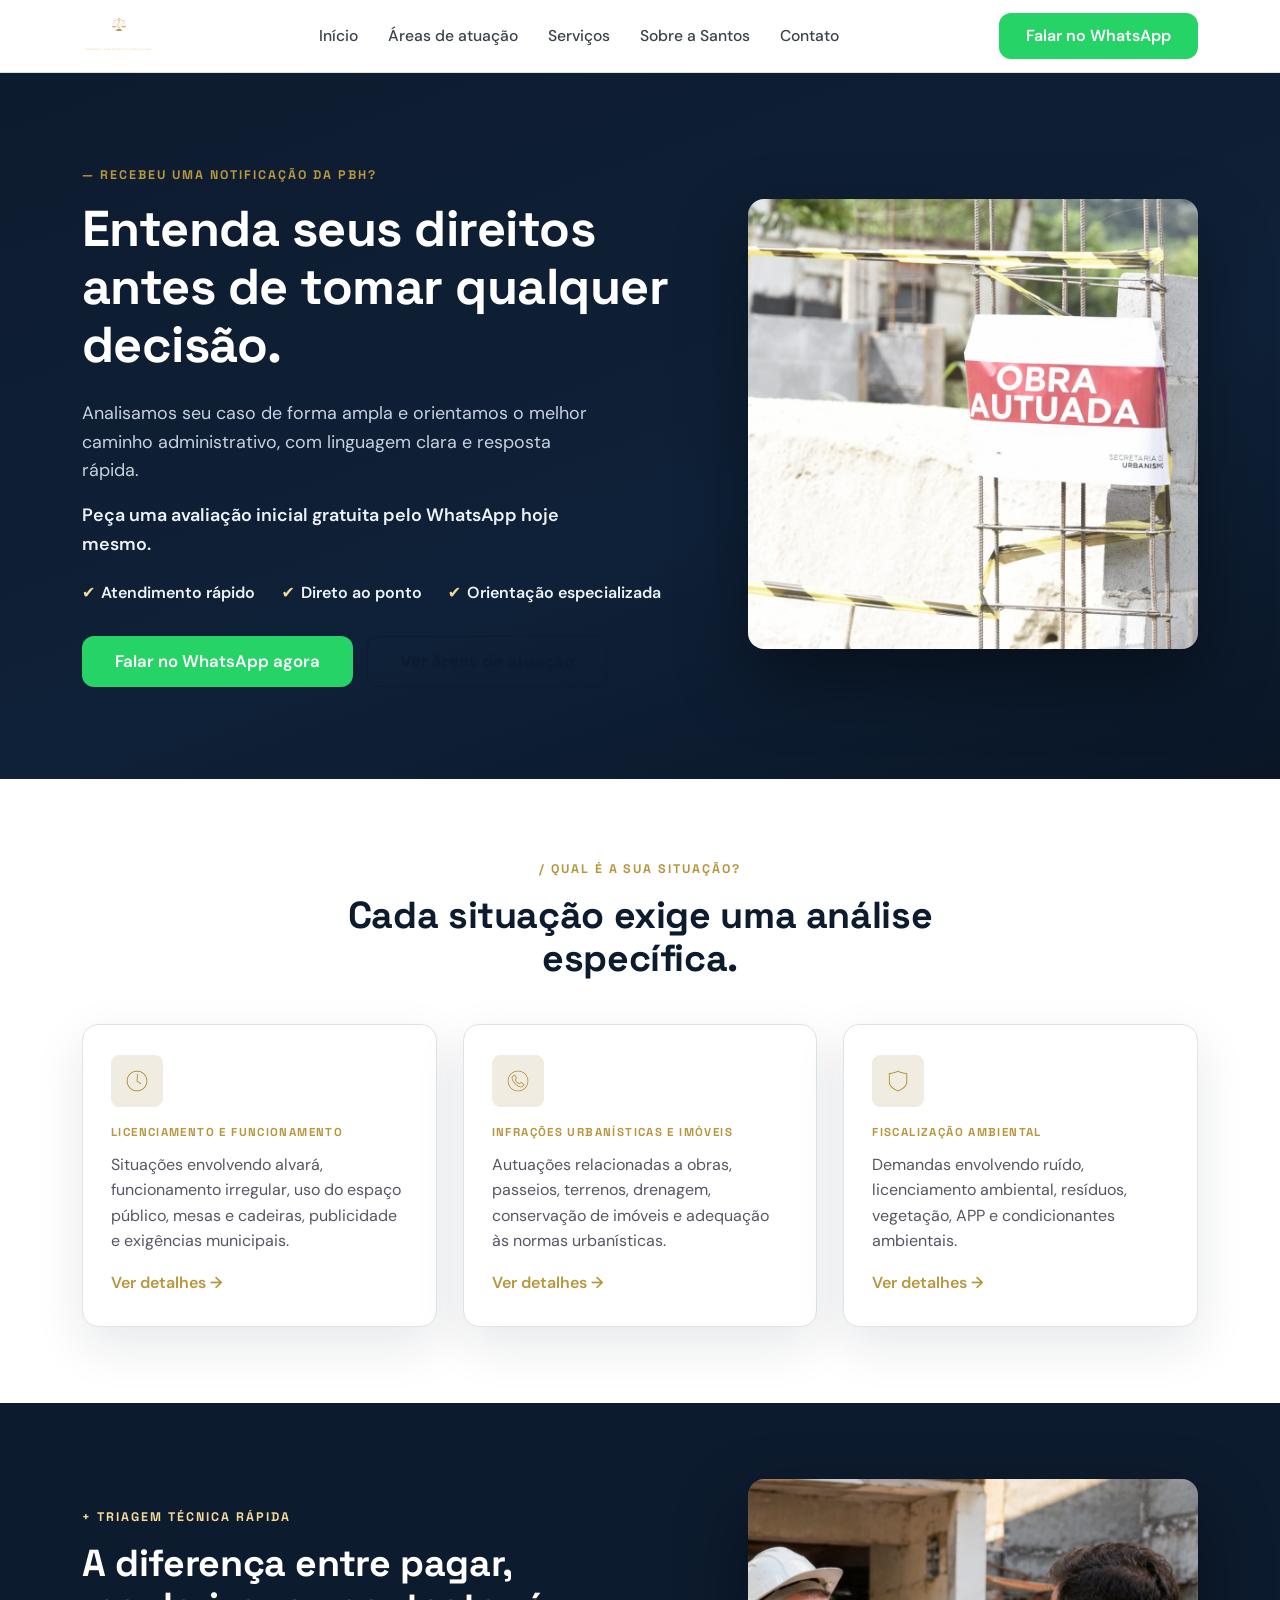
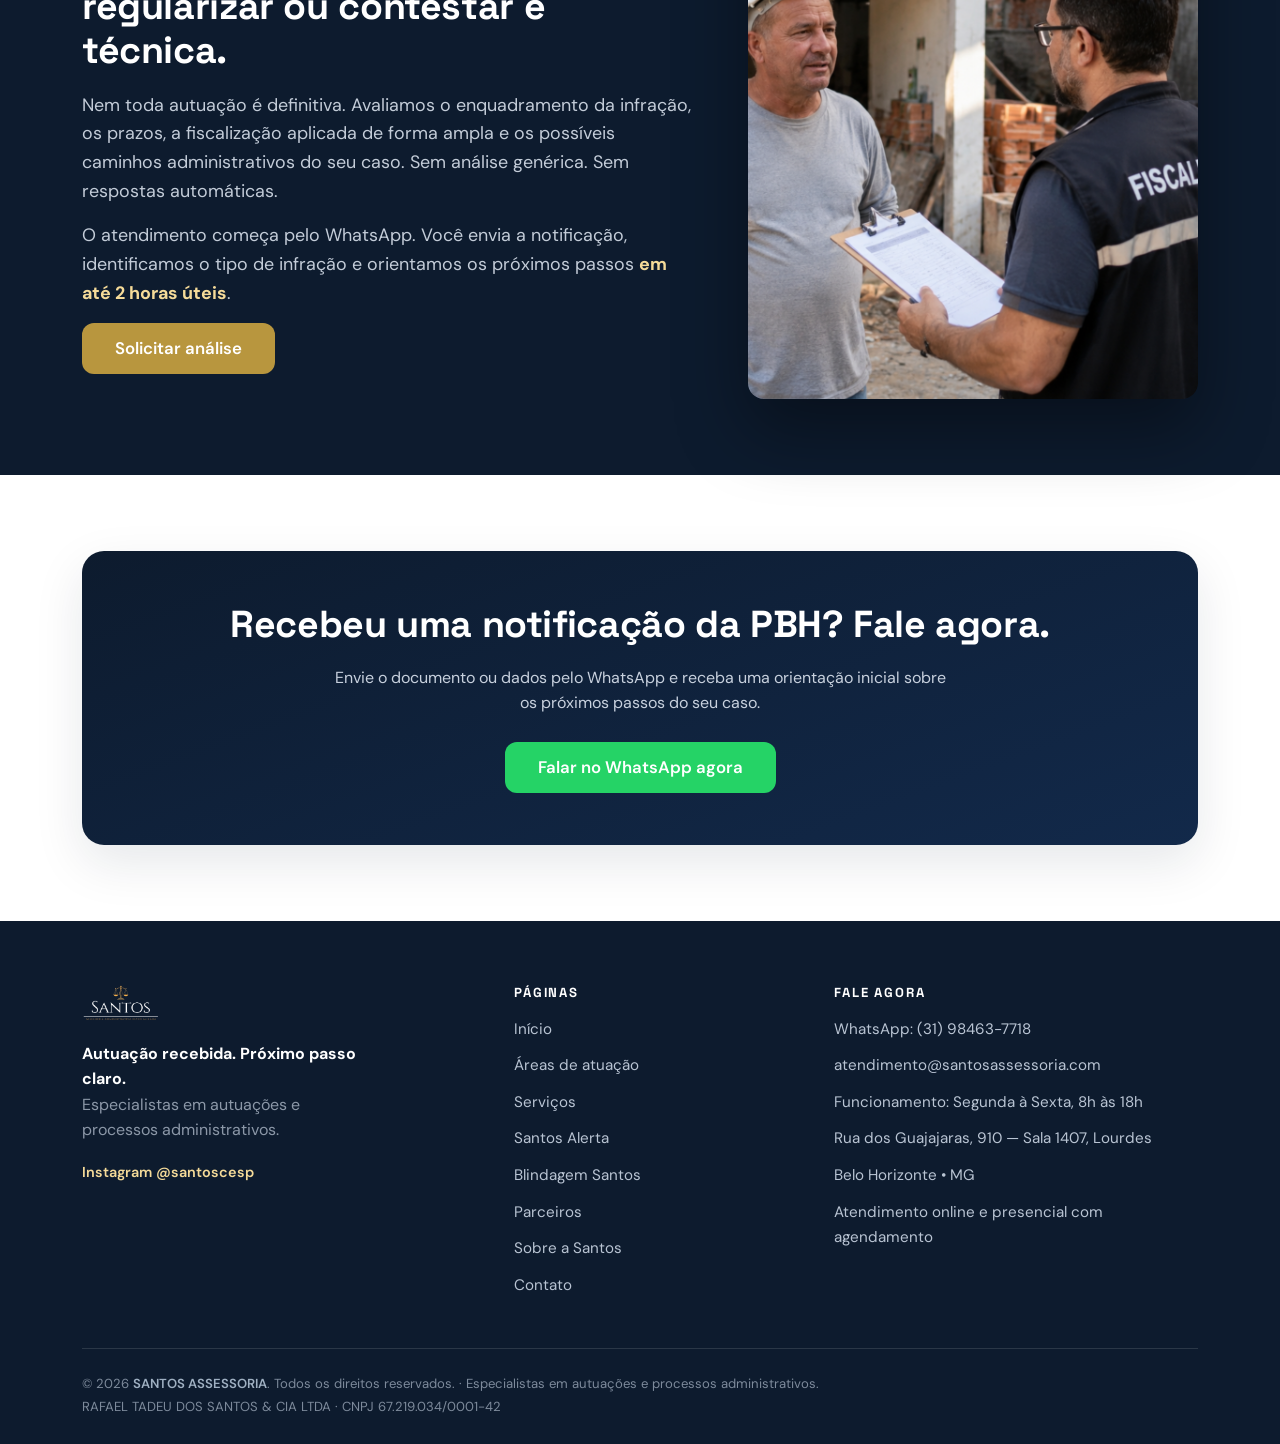
==== commit 0f401948: "Corrige número do WhatsApp para (31) 98463-7718 Co-Authored-By: Claude Opus 4.8 <noreply@anthropic.c" ====
--- a/index.html
+++ b/index.html
@@ -26,7 +26,7 @@
         <li><a href="contato.html">Contato</a></li>
       </ul>
       <div class="nav__cta">
-        <a class="btn btn--wa" href="https://wa.me/5531982255682?text=Gostaria%20de%20saber%20como%20agir%20em%20rela%C3%A7%C3%A3o%20a%20uma%20notifica%C3%A7%C3%A3o." target="_blank" rel="noopener">Falar no WhatsApp</a>
+        <a class="btn btn--wa" href="https://wa.me/5531984637718?text=Gostaria%20de%20saber%20como%20agir%20em%20rela%C3%A7%C3%A3o%20a%20uma%20notifica%C3%A7%C3%A3o." target="_blank" rel="noopener">Falar no WhatsApp</a>
         <button class="nav__toggle" aria-label="Menu">
           <svg viewBox="0 0 24 24" fill="none" stroke="currentColor" stroke-width="2"><path d="M3 6h18M3 12h18M3 18h18"/></svg>
         </button>
@@ -50,7 +50,7 @@
           <li><b>✔</b>Orientação especializada</li>
         </ul>
         <div class="hero__actions">
-          <a class="btn btn--wa btn--lg" href="https://wa.me/5531982255682?text=Gostaria%20de%20saber%20como%20agir%20em%20rela%C3%A7%C3%A3o%20a%20uma%20notifica%C3%A7%C3%A3o." target="_blank" rel="noopener">Falar no WhatsApp agora</a>
+          <a class="btn btn--wa btn--lg" href="https://wa.me/5531984637718?text=Gostaria%20de%20saber%20como%20agir%20em%20rela%C3%A7%C3%A3o%20a%20uma%20notifica%C3%A7%C3%A3o." target="_blank" rel="noopener">Falar no WhatsApp agora</a>
           <a class="btn btn--ghost btn--lg" href="areas-de-atuacao.html">Ver áreas de atuação</a>
         </div>
       </div>
@@ -117,7 +117,7 @@
     <div class="cta-band">
       <h2>Recebeu uma notificação da PBH? Fale agora.</h2>
       <p>Envie o documento ou dados pelo WhatsApp e receba uma orientação inicial sobre os próximos passos do seu caso.</p>
-      <a class="btn btn--wa btn--lg" href="https://wa.me/5531982255682?text=Gostaria%20de%20saber%20como%20agir%20em%20rela%C3%A7%C3%A3o%20a%20uma%20notifica%C3%A7%C3%A3o." target="_blank" rel="noopener">Falar no WhatsApp agora</a>
+      <a class="btn btn--wa btn--lg" href="https://wa.me/5531984637718?text=Gostaria%20de%20saber%20como%20agir%20em%20rela%C3%A7%C3%A3o%20a%20uma%20notifica%C3%A7%C3%A3o." target="_blank" rel="noopener">Falar no WhatsApp agora</a>
     </div>
   </div>
 </section>
@@ -147,7 +147,7 @@
       <div class="footer__col">
         <h4>Fale agora</h4>
         <ul>
-          <li><a href="https://wa.me/5531982255682" target="_blank" rel="noopener">WhatsApp: (31) 98225-5682</a></li>
+          <li><a href="https://wa.me/5531984637718" target="_blank" rel="noopener">WhatsApp: (31) 98463-7718</a></li>
           <li><a href="mailto:atendimento@santosassessoria.com">atendimento@santosassessoria.com</a></li>
           <li><span>Funcionamento: Segunda à Sexta, 8h às 18h</span></li>
           <li><span>Rua dos Guajajaras, 910 — Sala 1407, Lourdes</span></li>
